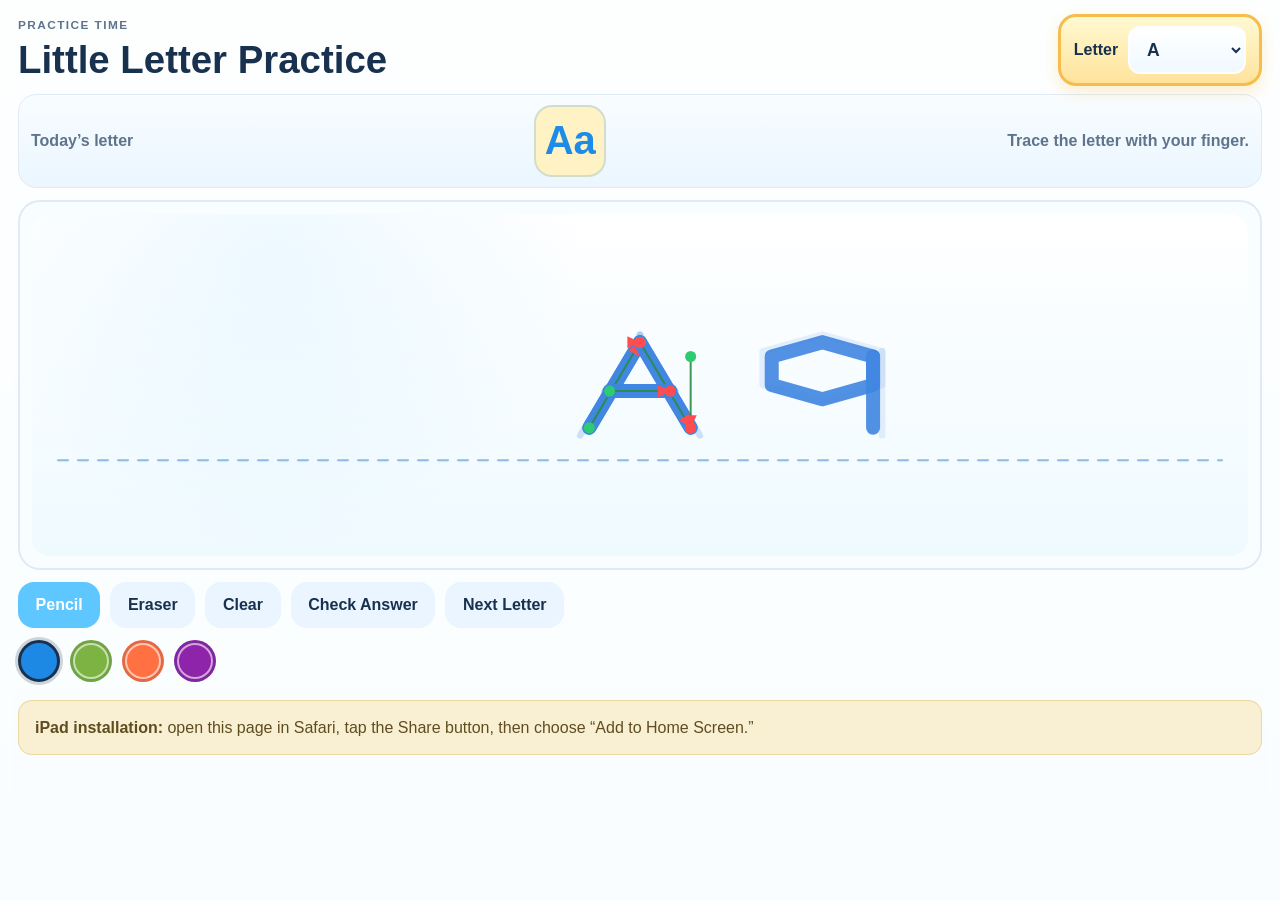
==== index.html @ 3e71a240 "Initial commit: kids handwriting iPad PWA Co-authored-by: Copilot <223556219+Copilot@users.noreply.g" ====
<!DOCTYPE html>
<html lang="en">
  <head>
    <meta charset="UTF-8" />
    <meta name="viewport" content="width=device-width, initial-scale=1.0, viewport-fit=cover" />
    <meta name="theme-color" content="#5ec7ff" />
    <meta
      name="description"
      content="Kid-friendly handwriting practice app for iPad Air. Learn tracing and letter formation with guided practice."
    />
    <link rel="manifest" href="./manifest.webmanifest?v=2" />
    <link rel="apple-touch-icon" href="./icons/icon-192.png?v=2" />
    <link rel="stylesheet" href="./styles.css?v=2" />
    <title>Little Letter Practice</title>
  </head>
  <body>
    <div class="app-shell">
      <header class="topbar">
        <div>
          <p class="eyebrow">Practice Time</p>
          <h1>Little Letter Practice</h1>
        </div>
        <div class="header-actions">
          <label class="letter-picker" for="letter-select">
            <span>Letter</span>
            <select id="letter-select" aria-label="Choose a letter">
              <option value="A">A</option>
              <option value="B">B</option>
              <option value="C">C</option>
              <option value="D">D</option>
              <option value="E">E</option>
              <option value="F">F</option>
              <option value="G">G</option>
              <option value="H">H</option>
              <option value="I">I</option>
              <option value="J">J</option>
              <option value="K">K</option>
              <option value="L">L</option>
              <option value="M">M</option>
              <option value="N">N</option>
              <option value="O">O</option>
              <option value="P">P</option>
              <option value="Q">Q</option>
              <option value="R">R</option>
              <option value="S">S</option>
              <option value="T">T</option>
              <option value="U">U</option>
              <option value="V">V</option>
              <option value="W">W</option>
              <option value="X">X</option>
              <option value="Y">Y</option>
              <option value="Z">Z</option>
            </select>
          </label>
          <button id="install-button" class="secondary-button hidden" type="button">
            Install App
          </button>
        </div>
      </header>

      <main class="practice-panel">
        <section class="letter-box">
          <p class="label">Today’s letter</p>
          <div id="target-letter" class="target-letter">A</div>
          <p class="hint">Trace the letter with your finger.</p>
        </section>

        <div class="canvas-card">
          <div id="congrats-overlay" class="congrats-overlay hidden" aria-live="polite">
            <div class="congrats-badge">
              <div class="sparkles" aria-hidden="true"></div>
              <div class="badge-star">★</div>
              <h2 id="reward-title">Great Job!</h2>
              <p id="reward-text">You traced it perfectly!</p>
            </div>
          </div>
          <canvas id="practice-canvas" width="700" height="420" aria-label="Handwriting practice area"></canvas>
        </div>

        <div class="toolbar" aria-label="Tools">
          <button class="tool-button primary" data-tool="pen" type="button">Pencil</button>
          <button class="tool-button" data-tool="eraser" type="button">Eraser</button>
          <button class="tool-button" data-action="clear" type="button">Clear</button>
          <button class="tool-button" data-action="check" type="button">Check Answer</button>
          <button class="tool-button" data-action="next" type="button">Next Letter</button>
        </div>

        <div class="palette" aria-label="Color palette">
          <button class="swatch active" data-color="#1E88E5" style="background:#1E88E5" type="button" aria-label="Blue pen"></button>
          <button class="swatch" data-color="#7CB342" style="background:#7CB342" type="button" aria-label="Green pen"></button>
          <button class="swatch" data-color="#FF7043" style="background:#FF7043" type="button" aria-label="Orange pen"></button>
          <button class="swatch" data-color="#8E24AA" style="background:#8E24AA" type="button" aria-label="Purple pen"></button>
        </div>

        <div class="install-note">
          <strong>iPad installation:</strong> open this page in Safari, tap the Share button, then choose “Add to Home Screen.”
        </div>
      </main>
    </div>

    <script src="./app.js?v=2"></script>
  </body>
</html>
---- styles.css ----
:root {
  --sky: #eaf9ff;
  --panel: #ffffff;
  --primary: #5ec7ff;
  --primary-dark: #1d8be8;
  --ink: #18314f;
  --muted: #5e748d;
  --line: #dfeaf5;
  --light-accent: #fff2c4;
}

* {
  box-sizing: border-box;
}

html, body {
  margin: 0;
  min-height: 100%;
  font-family: "Segoe UI", Arial, sans-serif;
  background: linear-gradient(180deg, #f3fbff 0%, #dff4ff 100%);
  color: var(--ink);
}

body {
  display: flex;
  justify-content: center;
  align-items: stretch;
  min-height: 100vh;
  padding: 0;
}

button {
  font: inherit;
}

.app-shell {
  width: 100vw;
  min-height: 100vh;
  background: rgba(255, 255, 255, 0.82);
  border: none;
  border-radius: 0;
  box-shadow: none;
  backdrop-filter: blur(6px);
}

.topbar {
  display: flex;
  justify-content: space-between;
  align-items: center;
  gap: 16px;
  padding: 14px 18px 8px;
}

.header-actions {
  display: flex;
  align-items: center;
  gap: 12px;
}

.letter-picker {
  display: flex;
  align-items: center;
  gap: 10px;
  background: linear-gradient(180deg, #fff9d1 0%, #ffe39c 100%);
  border: 3px solid #f5bd4d;
  border-radius: 18px;
  padding: 0.55rem 0.8rem;
  color: var(--ink);
  font-weight: 800;
  box-shadow: 0 6px 16px rgba(245, 189, 77, 0.28);
}

.letter-picker span {
  font-size: 1rem;
}

.letter-picker select {
  border: 2px solid rgba(255, 255, 255, 0.75);
  background: linear-gradient(180deg, #ffffff 0%, #f0f9ff 100%);
  color: var(--ink);
  font: inherit;
  font-weight: 800;
  outline: none;
  min-width: 118px;
  min-height: 48px;
  padding: 0.5rem 0.8rem;
  border-radius: 12px;
  font-size: 1.1rem;
  box-shadow: inset 0 2px 0 rgba(255, 255, 255, 0.7);
}

.eyebrow {
  margin: 0 0 6px;
  color: var(--muted);
  font-size: 0.74rem;
  text-transform: uppercase;
  letter-spacing: 0.12em;
  font-weight: 700;
}

h1 {
  margin: 0;
  font-size: clamp(1.7rem, 3vw, 2.5rem);
}

.practice-panel {
  padding: 0 18px 14px;
}

.letter-box {
  display: flex;
  justify-content: space-between;
  align-items: center;
  gap: 12px;
  margin-bottom: 12px;
  padding: 10px 12px;
  background: linear-gradient(180deg, #f8fdff 0%, #ebf6ff 100%);
  border: 1px solid var(--line);
  border-radius: 18px;
}

.label {
  margin: 0;
  color: var(--muted);
  font-weight: 700;
}

.target-letter {
  min-width: 72px;
  height: 72px;
  display: grid;
  place-items: center;
  background: var(--light-accent);
  color: var(--primary-dark);
  border-radius: 18px;
  font-size: 2.5rem;
  font-weight: 800;
  border: 2px solid rgba(30, 136, 229, 0.2);
}

.hint {
  margin: 0;
  color: var(--muted);
  font-weight: 600;
}

.canvas-card {
  position: relative;
  background: #f8fdff;
  border: 2px solid var(--line);
  border-radius: 22px;
  padding: 12px;
}

#practice-canvas {
  display: block;
  width: 100%;
  height: clamp(260px, 38vh, 420px);
  border-radius: 18px;
  background:
    radial-gradient(circle at 20% 10%, rgba(94, 199, 255, 0.1), transparent 30%),
    linear-gradient(180deg, #ffffff 0%, #effaff 100%);
  touch-action: none;
  cursor: crosshair;
}

.congrats-overlay {
  position: absolute;
  inset: 12px;
  display: grid;
  place-items: center;
  background: rgba(18, 81, 130, 0.14);
  border-radius: 18px;
  z-index: 4;
  opacity: 0;
  pointer-events: none;
  transition: opacity 0.2s ease;
}

.congrats-overlay.visible {
  opacity: 1;
}

.congrats-overlay.failure {
  background: rgba(153, 31, 31, 0.12);
}

.congrats-badge {
  position: relative;
  background: linear-gradient(180deg, #fffef5 0%, #fdf1a8 100%);
  border: 3px solid rgba(255, 196, 55, 0.8);
  border-radius: 24px;
  padding: 1.2rem 1.8rem;
  text-align: center;
  box-shadow: 0 18px 40px rgba(255, 188, 56, 0.35);
  animation: pop-in 0.4s ease-out;
}

.congrats-overlay.failure .congrats-badge {
  background: linear-gradient(180deg, #fff7f7 0%, #ffd9d9 100%);
  border-color: rgba(233, 103, 103, 0.9);
  box-shadow: 0 18px 40px rgba(239, 102, 102, 0.22);
}

.congrats-overlay.failure .badge-star {
  color: #dd4f4f;
}

.congrats-overlay.failure h2 {
  color: #9a2d2d;
}

.congrats-overlay.failure p {
  color: #7a2f2f;
}

@media (max-width: 760px) {
  .topbar {
    flex-direction: column;
    align-items: stretch;
  }

  .header-actions {
    justify-content: space-between;
  }

  .letter-picker {
    flex: 1;
    justify-content: space-between;
  }

  .letter-picker select {
    min-width: 100px;
    flex: 1;
  }
}

.badge-star {
  font-size: 2.3rem;
  color: #f7b500;
  line-height: 1;
  margin-bottom: 0.4rem;
}

.congrats-badge h2 {
  margin: 0;
  font-size: clamp(2rem, 4vw, 2.7rem);
  color: #0f5a88;
}

.congrats-badge p {
  margin: 0.3rem 0 0;
  font-size: 1rem;
  color: #204c71;
  font-weight: 700;
}

.sparkles {
  position: absolute;
  inset: -8px;
  pointer-events: none;
}

.sparkles::before,
.sparkles::after {
  content: "✨ ✨ ✨ ✨ ✨";
  position: absolute;
  inset: 0;
  display: flex;
  justify-content: center;
  align-items: center;
  font-size: 1.2rem;
  opacity: 0.9;
  letter-spacing: 0.3rem;
}

.sparkles::before {
  transform: translateY(-18px) scale(1.08);
}

.sparkles::after {
  transform: translateY(18px) scale(1.08);
}

@keyframes pop-in {
  0% { transform: scale(0.6) rotate(-6deg); opacity: 0; }
  70% { transform: scale(1.08) rotate(2deg); opacity: 1; }
  100% { transform: scale(1) rotate(0deg); opacity: 1; }
}

.toolbar,
.palette {
  display: flex;
  flex-wrap: wrap;
  gap: 10px;
  margin-top: 12px;
}

.tool-button,
.secondary-button {
  border: none;
  border-radius: 16px;
  padding: 0.9rem 1.1rem;
  background: #eaf5ff;
  color: var(--ink);
  font-weight: 700;
  cursor: pointer;
  transition: transform 0.15s ease, filter 0.15s ease;
}

.tool-button:hover,
.secondary-button:hover,
.swatch:hover {
  transform: translateY(-1px);
  filter: brightness(0.98);
}

.primary {
  background: var(--primary);
  color: white;
}

.secondary-button {
  background: var(--primary-dark);
  color: #fff;
}

.swatch {
  width: 42px;
  height: 42px;
  border: 3px solid rgba(24, 49, 79, 0.12);
  border-radius: 50%;
  cursor: pointer;
  box-shadow: inset 0 0 0 2px rgba(255, 255, 255, 0.6);
}

.swatch.active {
  border-color: var(--ink);
  box-shadow: 0 0 0 3px rgba(24, 49, 79, 0.2);
}

.install-note {
  margin-top: 18px;
  background: #f9f0d3;
  color: #5f4d20;
  border: 1px solid rgba(192, 148, 16, 0.25);
  border-radius: 14px;
  padding: 0.9rem 1rem;
  line-height: 1.5;
}

.hidden {
  display: none;
}

@media (max-width: 760px) {
  body {
    padding: 0;
  }

  .topbar,
  .practice-panel {
    padding-left: 14px;
    padding-right: 14px;
  }

  .letter-box {
    flex-wrap: wrap;
    justify-content: center;
    text-align: center;
  }

  #practice-canvas {
    height: clamp(250px, 34vh, 320px);
  }
}
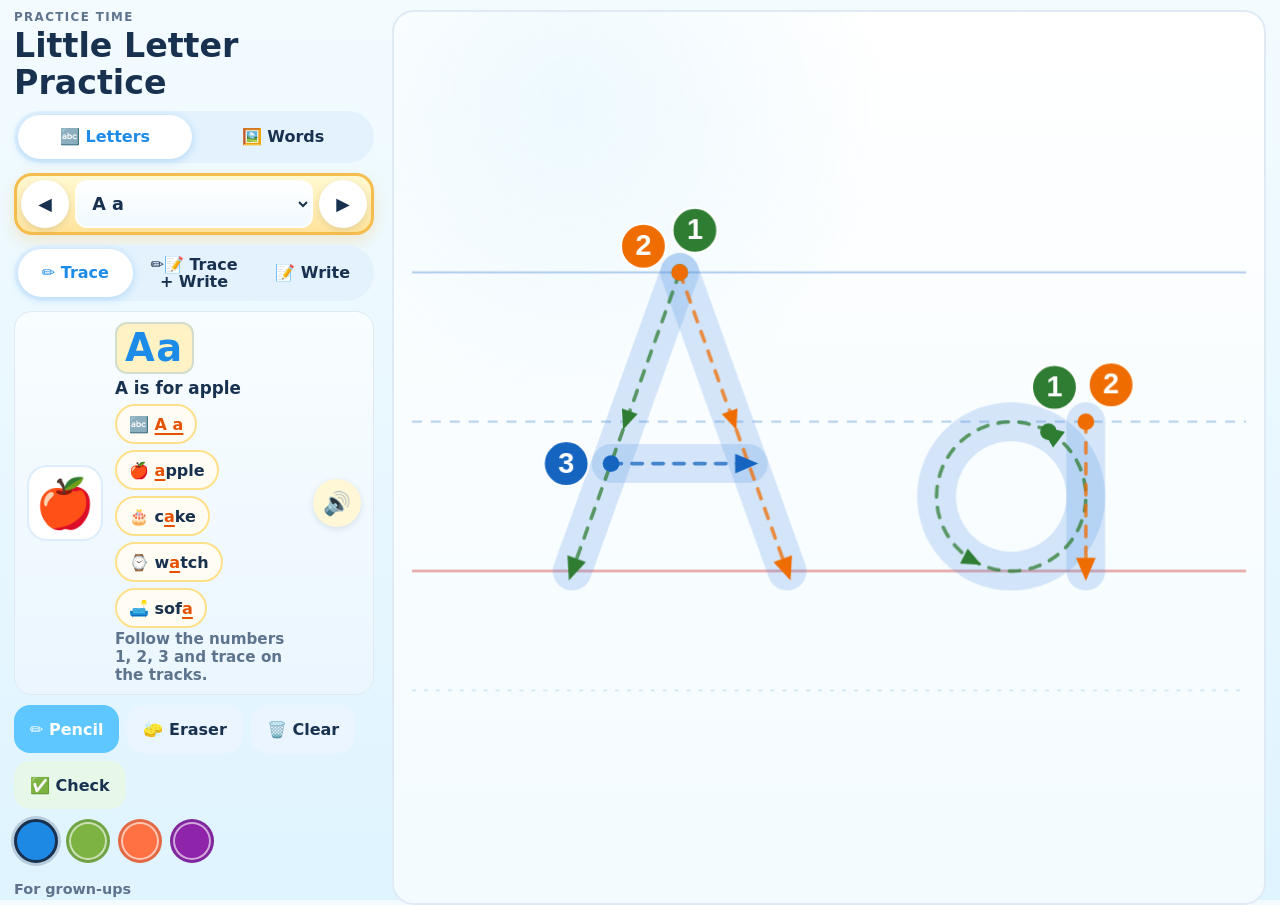
==== commit 7b6d2d1c: "Rebuild letter guides, add writing practice, words and letter sounds - Regenerate all 52 letter trac" ====
--- a/index.html
+++ b/index.html
@@ -4,85 +4,79 @@
     <meta charset="UTF-8" />
     <meta name="viewport" content="width=device-width, initial-scale=1.0, viewport-fit=cover" />
     <meta name="theme-color" content="#5ec7ff" />
+    <meta name="apple-mobile-web-app-capable" content="yes" />
+    <meta name="apple-mobile-web-app-status-bar-style" content="default" />
     <meta
       name="description"
-      content="Kid-friendly handwriting practice app for iPad Air. Learn tracing and letter formation with guided practice."
+      content="Kid-friendly handwriting practice for iPad and the browser. Trace letters with numbered strokes, write on your own and practice picture words."
     />
     <link rel="manifest" href="./manifest.webmanifest?v=2" />
     <link rel="apple-touch-icon" href="./icons/icon-192.png?v=2" />
-    <link rel="stylesheet" href="./styles.css?v=2" />
+    <link rel="stylesheet" href="./styles.css?v=9" />
     <title>Little Letter Practice</title>
   </head>
   <body>
     <div class="app-shell">
       <header class="topbar">
-        <div>
+        <div class="brand">
           <p class="eyebrow">Practice Time</p>
           <h1>Little Letter Practice</h1>
         </div>
-        <div class="header-actions">
-          <label class="letter-picker" for="letter-select">
-            <span>Letter</span>
-            <select id="letter-select" aria-label="Choose a letter">
-              <option value="A">A</option>
-              <option value="B">B</option>
-              <option value="C">C</option>
-              <option value="D">D</option>
-              <option value="E">E</option>
-              <option value="F">F</option>
-              <option value="G">G</option>
-              <option value="H">H</option>
-              <option value="I">I</option>
-              <option value="J">J</option>
-              <option value="K">K</option>
-              <option value="L">L</option>
-              <option value="M">M</option>
-              <option value="N">N</option>
-              <option value="O">O</option>
-              <option value="P">P</option>
-              <option value="Q">Q</option>
-              <option value="R">R</option>
-              <option value="S">S</option>
-              <option value="T">T</option>
-              <option value="U">U</option>
-              <option value="V">V</option>
-              <option value="W">W</option>
-              <option value="X">X</option>
-              <option value="Y">Y</option>
-              <option value="Z">Z</option>
-            </select>
-          </label>
-          <button id="install-button" class="secondary-button hidden" type="button">
-            Install App
-          </button>
-        </div>
+        <button id="install-button" class="secondary-button hidden" type="button">Install App</button>
       </header>
 
-      <main class="practice-panel">
-        <section class="letter-box">
-          <p class="label">Today’s letter</p>
-          <div id="target-letter" class="target-letter">A</div>
-          <p class="hint">Trace the letter with your finger.</p>
-        </section>
+      <section class="controls" aria-label="Practice options">
+        <div class="segmented" id="kind-toggle" role="group" aria-label="What to practice">
+          <button type="button" data-kind="letter" aria-pressed="true"><span aria-hidden="true">🔤</span> Letters</button>
+          <button type="button" data-kind="word" aria-pressed="false"><span aria-hidden="true">🖼️</span> Words</button>
+        </div>
 
-        <div class="canvas-card">
+        <div class="picker">
+          <button type="button" class="round-button" data-action="prev" aria-label="Previous">◀</button>
+          <select id="item-select" aria-label="Choose what to practice"></select>
+          <button type="button" class="round-button" data-action="next" aria-label="Next">▶</button>
+        </div>
+
+        <div class="segmented" id="mode-toggle" role="group" aria-label="How to practice">
+          <button type="button" data-mode="trace" aria-pressed="true"><span aria-hidden="true">✏️</span> Trace</button>
+          <button type="button" data-mode="both" aria-pressed="false"><span aria-hidden="true">✏️📝</span> Trace + Write</button>
+          <button type="button" data-mode="write" aria-pressed="false"><span aria-hidden="true">📝</span> Write</button>
+        </div>
+      </section>
+
+      <section class="prompt-card" aria-live="polite">
+        <div id="prompt-picture" class="prompt-picture" aria-hidden="true">🍎</div>
+        <div class="prompt-text">
+          <div id="target-letter" class="target-letter">Aa</div>
+          <p id="prompt-caption" class="prompt-caption">A is for apple</p>
+          <div id="sound-chips" class="sound-chips" role="group" aria-label="Listen"></div>
+          <p id="speech-status" class="speech-status hidden" role="status"></p>
+          <p id="prompt-hint" class="hint">Follow the numbers 1, 2, 3 and trace on the tracks.</p>
+        </div>
+        <button id="speak-button" type="button" class="round-button speak-button" aria-label="Hear it">🔊</button>
+      </section>
+
+      <section class="board" aria-label="Writing board">
+        <div class="board-surface" id="board-surface">
+          <canvas id="guide-canvas" aria-hidden="true"></canvas>
+          <canvas id="practice-canvas" aria-label="Handwriting practice area"></canvas>
           <div id="congrats-overlay" class="congrats-overlay hidden" aria-live="polite">
             <div class="congrats-badge">
               <div class="sparkles" aria-hidden="true"></div>
-              <div class="badge-star">★</div>
+              <div id="reward-stars" class="badge-star">⭐⭐⭐</div>
               <h2 id="reward-title">Great Job!</h2>
               <p id="reward-text">You traced it perfectly!</p>
             </div>
           </div>
-          <canvas id="practice-canvas" width="700" height="420" aria-label="Handwriting practice area"></canvas>
         </div>
+      </section>
 
+      <section class="tools">
         <div class="toolbar" aria-label="Tools">
-          <button class="tool-button primary" data-tool="pen" type="button">Pencil</button>
-          <button class="tool-button" data-tool="eraser" type="button">Eraser</button>
-          <button class="tool-button" data-action="clear" type="button">Clear</button>
-          <button class="tool-button" data-action="check" type="button">Check Answer</button>
-          <button class="tool-button" data-action="next" type="button">Next Letter</button>
+          <button class="tool-button primary" data-tool="pen" type="button"><span aria-hidden="true">✏️</span> Pencil</button>
+          <button class="tool-button" data-tool="eraser" type="button"><span aria-hidden="true">🧽</span> Eraser</button>
+          <button class="tool-button" data-action="clear" type="button"><span aria-hidden="true">🗑️</span> Clear</button>
+          <button class="tool-button check-button" data-action="check" type="button"><span aria-hidden="true">✅</span> Check</button>
         </div>
 
         <div class="palette" aria-label="Color palette">
@@ -92,12 +86,33 @@
           <button class="swatch" data-color="#8E24AA" style="background:#8E24AA" type="button" aria-label="Purple pen"></button>
         </div>
 
-        <div class="install-note">
-          <strong>iPad installation:</strong> open this page in Safari, tap the Share button, then choose “Add to Home Screen.”
-        </div>
-      </main>
+        <details class="grown-ups">
+          <summary>For grown-ups</summary>
+          <label><input type="checkbox" id="show-zone" /> Show the judging zone around the tracks</label>
+          <label><input type="checkbox" id="auto-check" checked /> Check automatically when my child stops drawing</label>
+          <div class="voice-row">
+            <label for="voice-select">Voice</label>
+            <select id="voice-select"><option value="">Automatic (English)</option></select>
+            <button id="test-voice" type="button" class="tool-button">🔊 Test sound</button>
+          </div>
+          <p>
+            A traced letter counts when at least half of the ink is inside the green judging zone, most of the
+            track is covered and the shape looks like the letter. Letters written without tracks are judged by shape
+            only, so size and position can vary.
+          </p>
+          <p>
+            <strong>iPad installation:</strong> open this page in Safari, tap the Share button, then choose
+            “Add to Home Screen.”
+          </p>
+        </details>
+      </section>
     </div>
 
-    <script src="./app.js?v=2"></script>
+    <script src="./guides.js?v=7"></script>
+    <script src="./scoring.js?v=6"></script>
+    <script src="./vocabulary.js?v=9"></script>
+    <script src="./phonics.js?v=12"></script>
+    <script src="./speech.js?v=13"></script>
+    <script src="./app.js?v=13"></script>
   </body>
 </html>
--- a/styles.css
+++ b/styles.css
@@ -7,90 +7,145 @@
   --muted: #5e748d;
   --line: #dfeaf5;
   --light-accent: #fff2c4;
+  --sun: #f5bd4d;
+  --radius: 18px;
+  --tap: 48px;
+  --gap: 10px;
 }
 
 * {
   box-sizing: border-box;
 }
 
-html, body {
+html,
+body {
   margin: 0;
   min-height: 100%;
-  font-family: "Segoe UI", Arial, sans-serif;
+  font-family: "Trebuchet MS", "Segoe UI", system-ui, -apple-system, Arial, sans-serif;
   background: linear-gradient(180deg, #f3fbff 0%, #dff4ff 100%);
   color: var(--ink);
-}
-
-body {
-  display: flex;
-  justify-content: center;
-  align-items: stretch;
-  min-height: 100vh;
-  padding: 0;
-}
-
-button {
+  -webkit-text-size-adjust: 100%;
+}
+
+button,
+select,
+input {
   font: inherit;
-}
+  touch-action: manipulation;
+}
+
+.hidden {
+  display: none !important;
+}
+
+/* ---------- Page layout ---------- */
 
 .app-shell {
-  width: 100vw;
-  min-height: 100vh;
-  background: rgba(255, 255, 255, 0.82);
-  border: none;
-  border-radius: 0;
-  box-shadow: none;
-  backdrop-filter: blur(6px);
+  display: grid;
+  grid-template-columns: minmax(0, 1fr);
+  grid-template-rows: auto auto auto minmax(300px, 1fr) auto;
+  grid-template-areas:
+    "top"
+    "controls"
+    "prompt"
+    "board"
+    "tools";
+  gap: var(--gap);
+  width: 100%;
+  max-width: 1600px;
+  height: 100vh;
+  height: 100dvh;
+  min-height: 600px;
+  margin: 0 auto;
+  padding:
+    max(10px, env(safe-area-inset-top))
+    max(14px, env(safe-area-inset-right))
+    max(10px, env(safe-area-inset-bottom))
+    max(14px, env(safe-area-inset-left));
 }
 
 .topbar {
+  grid-area: top;
   display: flex;
   justify-content: space-between;
   align-items: center;
-  gap: 16px;
-  padding: 14px 18px 8px;
-}
-
-.header-actions {
-  display: flex;
-  align-items: center;
   gap: 12px;
 }
 
-.letter-picker {
-  display: flex;
-  align-items: center;
-  gap: 10px;
-  background: linear-gradient(180deg, #fff9d1 0%, #ffe39c 100%);
-  border: 3px solid #f5bd4d;
-  border-radius: 18px;
-  padding: 0.55rem 0.8rem;
-  color: var(--ink);
-  font-weight: 800;
-  box-shadow: 0 6px 16px rgba(245, 189, 77, 0.28);
-}
-
-.letter-picker span {
-  font-size: 1rem;
-}
-
-.letter-picker select {
-  border: 2px solid rgba(255, 255, 255, 0.75);
-  background: linear-gradient(180deg, #ffffff 0%, #f0f9ff 100%);
-  color: var(--ink);
-  font: inherit;
-  font-weight: 800;
-  outline: none;
-  min-width: 118px;
-  min-height: 48px;
-  padding: 0.5rem 0.8rem;
-  border-radius: 12px;
-  font-size: 1.1rem;
-  box-shadow: inset 0 2px 0 rgba(255, 255, 255, 0.7);
-}
+.controls {
+  grid-area: controls;
+  display: flex;
+  flex-wrap: wrap;
+  align-items: center;
+  gap: var(--gap);
+}
+
+.prompt-card {
+  grid-area: prompt;
+}
+
+.app-shell > * {
+  min-width: 0;
+}
+
+.board {
+  grid-area: board;
+  display: flex;
+  min-height: 0;
+}
+
+.tools {
+  grid-area: tools;
+  display: flex;
+  flex-wrap: wrap;
+  align-items: center;
+  gap: var(--gap);
+}
+
+/* Wide landscape screens (iPad landscape, laptops, desktops): sidebar + big board. */
+@media (min-width: 960px) and (min-aspect-ratio: 5/4) {
+  .app-shell {
+    grid-template-columns: minmax(300px, 360px) minmax(0, 1fr);
+    grid-template-rows: auto auto auto 1fr;
+    grid-template-areas:
+      "top board"
+      "controls board"
+      "prompt board"
+      "tools board";
+    column-gap: 18px;
+  }
+
+  .controls,
+  .tools {
+    flex-direction: column;
+    align-items: stretch;
+  }
+
+  .tools {
+    align-self: start;
+  }
+
+  .controls .segmented,
+  .picker,
+  .toolbar,
+  .palette {
+    width: 100%;
+  }
+
+  .toolbar {
+    display: grid;
+    grid-template-columns: 1fr 1fr;
+  }
+
+  .prompt-card {
+    flex-wrap: wrap;
+  }
+}
+
+/* ---------- Header ---------- */
 
 .eyebrow {
-  margin: 0 0 6px;
+  margin: 0 0 4px;
   color: var(--muted);
   font-size: 0.74rem;
   text-transform: uppercase;
@@ -100,77 +155,252 @@
 
 h1 {
   margin: 0;
-  font-size: clamp(1.7rem, 3vw, 2.5rem);
-}
-
-.practice-panel {
-  padding: 0 18px 14px;
-}
-
-.letter-box {
-  display: flex;
-  justify-content: space-between;
+  font-size: clamp(1.4rem, 2.6vw, 2.2rem);
+  line-height: 1.1;
+}
+
+/* ---------- Controls ---------- */
+
+.segmented {
+  display: inline-flex;
+  background: #e3f2fd;
+  border-radius: 999px;
+  padding: 4px;
+  gap: 4px;
+}
+
+.segmented button {
+  flex: 1;
+  min-width: 0;
+  min-height: 44px;
+  border: none;
+  border-radius: 999px;
+  padding: 0.4rem 0.7rem;
+  background: transparent;
+  color: var(--ink);
+  font-weight: 700;
+  line-height: 1.1;
+  cursor: pointer;
+}
+
+.segmented button[aria-pressed="true"] {
+  background: #fff;
+  color: var(--primary-dark);
+  box-shadow: 0 2px 8px rgba(29, 139, 232, 0.25);
+}
+
+.picker {
+  display: flex;
+  align-items: center;
+  gap: 6px;
+  background: linear-gradient(180deg, #fff9d1 0%, #ffe39c 100%);
+  border: 3px solid var(--sun);
+  border-radius: var(--radius);
+  padding: 4px;
+  box-shadow: 0 6px 16px rgba(245, 189, 77, 0.28);
+}
+
+.picker select {
+  flex: 1;
+  min-width: 120px;
+  min-height: var(--tap);
+  border: 2px solid rgba(255, 255, 255, 0.75);
+  background: linear-gradient(180deg, #ffffff 0%, #f0f9ff 100%);
+  color: var(--ink);
+  font-weight: 800;
+  font-size: 1.1rem;
+  padding: 0.4rem 0.7rem;
+  border-radius: 12px;
+  outline: none;
+}
+
+.round-button {
+  width: var(--tap);
+  height: var(--tap);
+  flex: none;
+  display: grid;
+  place-items: center;
+  border: none;
+  border-radius: 50%;
+  background: #fff;
+  color: var(--ink);
+  font-size: 1.1rem;
+  cursor: pointer;
+  box-shadow: 0 2px 6px rgba(24, 49, 79, 0.12);
+}
+
+/* ---------- Prompt ---------- */
+
+.prompt-card {
+  display: flex;
   align-items: center;
   gap: 12px;
-  margin-bottom: 12px;
   padding: 10px 12px;
   background: linear-gradient(180deg, #f8fdff 0%, #ebf6ff 100%);
   border: 1px solid var(--line);
-  border-radius: 18px;
-}
-
-.label {
-  margin: 0;
-  color: var(--muted);
-  font-weight: 700;
-}
-
-.target-letter {
-  min-width: 72px;
-  height: 72px;
+  border-radius: var(--radius);
+}
+
+.prompt-picture {
+  flex: none;
+  width: 76px;
+  height: 76px;
   display: grid;
   place-items: center;
+  font-size: 3rem;
+  line-height: 1;
+  background: #fff;
+  border-radius: 20px;
+  border: 2px solid rgba(30, 136, 229, 0.15);
+}
+
+.prompt-text {
+  flex: 1;
+  min-width: 0;
+}
+
+.target-letter {
+  display: inline-block;
+  padding: 0 0.5rem;
   background: var(--light-accent);
   color: var(--primary-dark);
-  border-radius: 18px;
-  font-size: 2.5rem;
+  border-radius: 12px;
+  font-size: clamp(1.8rem, 3vw, 2.4rem);
   font-weight: 800;
+  line-height: 1.25;
   border: 2px solid rgba(30, 136, 229, 0.2);
+  letter-spacing: 0.04em;
+}
+
+.prompt-caption {
+  margin: 4px 0 0;
+  font-weight: 800;
+  font-size: 1.05rem;
 }
 
 .hint {
-  margin: 0;
+  margin: 2px 0 0;
   color: var(--muted);
   font-weight: 600;
-}
-
-.canvas-card {
+  font-size: 0.95rem;
+}
+
+.speak-button {
+  font-size: 1.4rem;
+  background: #fff7d6;
+}
+
+.sound-chips {
+  display: flex;
+  flex-wrap: wrap;
+  gap: 6px;
+  margin-top: 6px;
+}
+
+.sound-chips:empty {
+  display: none;
+}
+
+.sound-chip {
+  min-height: 40px;
+  border: 2px solid #ffe08a;
+  border-radius: 999px;
+  padding: 0.3rem 0.75rem;
+  background: #fffdf3;
+  color: var(--ink);
+  font-weight: 600;
+  font-size: 1rem;
+  cursor: pointer;
+  white-space: nowrap;
+}
+
+.sound-chip b {
+  color: #e65100;
+  font-weight: 800;
+  text-decoration: underline;
+  text-decoration-thickness: 2px;
+  text-underline-offset: 3px;
+}
+
+.speaking {
+  animation: speaking-pulse 0.9s ease-in-out infinite;
+}
+
+@keyframes speaking-pulse {
+  0%, 100% { box-shadow: 0 0 0 0 rgba(255, 160, 0, 0.55); }
+  50% { box-shadow: 0 0 0 8px rgba(255, 160, 0, 0); }
+}
+
+.speech-status {
+  margin: 6px 0 0;
+  color: #9a5212;
+  font-weight: 700;
+  font-size: 0.9rem;
+}
+
+.voice-row {
+  display: flex;
+  flex-wrap: wrap;
+  align-items: center;
+  gap: 8px;
+  margin: 6px 0;
+}
+
+.voice-row select {
+  min-height: 40px;
+  max-width: 100%;
+  border-radius: 10px;
+  border: 1px solid var(--line);
+  padding: 0.3rem 0.5rem;
+}
+
+.voice-row .tool-button {
+  min-height: 40px;
+  padding: 0.4rem 0.8rem;
+}
+
+/* ---------- Board ---------- */
+
+.board-surface {
   position: relative;
-  background: #f8fdff;
+  flex: 1;
+  min-height: 0;
   border: 2px solid var(--line);
   border-radius: 22px;
-  padding: 12px;
-}
-
-#practice-canvas {
-  display: block;
-  width: 100%;
-  height: clamp(260px, 38vh, 420px);
-  border-radius: 18px;
   background:
     radial-gradient(circle at 20% 10%, rgba(94, 199, 255, 0.1), transparent 30%),
-    linear-gradient(180deg, #ffffff 0%, #effaff 100%);
+    linear-gradient(180deg, #ffffff 0%, #f3fbff 100%);
+  overflow: hidden;
+  -webkit-user-select: none;
+  user-select: none;
+  -webkit-touch-callout: none;
+}
+
+.board-surface canvas {
+  position: absolute;
+  inset: 0;
+  width: 100%;
+  height: 100%;
+  display: block;
+}
+
+#practice-canvas {
   touch-action: none;
   cursor: crosshair;
 }
 
+#practice-canvas.erasing {
+  cursor: cell;
+}
+
+/* ---------- Feedback overlay ---------- */
+
 .congrats-overlay {
   position: absolute;
-  inset: 12px;
+  inset: 0;
   display: grid;
   place-items: center;
   background: rgba(18, 81, 130, 0.14);
-  border-radius: 18px;
   z-index: 4;
   opacity: 0;
   pointer-events: none;
@@ -182,69 +412,44 @@
 }
 
 .congrats-overlay.failure {
-  background: rgba(153, 31, 31, 0.12);
+  background: rgba(230, 140, 30, 0.12);
 }
 
 .congrats-badge {
   position: relative;
+  max-width: min(90%, 460px);
   background: linear-gradient(180deg, #fffef5 0%, #fdf1a8 100%);
   border: 3px solid rgba(255, 196, 55, 0.8);
   border-radius: 24px;
-  padding: 1.2rem 1.8rem;
+  padding: 1.1rem 1.6rem;
   text-align: center;
   box-shadow: 0 18px 40px rgba(255, 188, 56, 0.35);
   animation: pop-in 0.4s ease-out;
 }
 
 .congrats-overlay.failure .congrats-badge {
-  background: linear-gradient(180deg, #fff7f7 0%, #ffd9d9 100%);
-  border-color: rgba(233, 103, 103, 0.9);
-  box-shadow: 0 18px 40px rgba(239, 102, 102, 0.22);
-}
-
-.congrats-overlay.failure .badge-star {
-  color: #dd4f4f;
+  background: linear-gradient(180deg, #fffaf2 0%, #ffe4c2 100%);
+  border-color: rgba(240, 150, 50, 0.9);
+  box-shadow: 0 18px 40px rgba(240, 150, 50, 0.22);
 }
 
 .congrats-overlay.failure h2 {
-  color: #9a2d2d;
+  color: #9a5212;
 }
 
 .congrats-overlay.failure p {
-  color: #7a2f2f;
-}
-
-@media (max-width: 760px) {
-  .topbar {
-    flex-direction: column;
-    align-items: stretch;
-  }
-
-  .header-actions {
-    justify-content: space-between;
-  }
-
-  .letter-picker {
-    flex: 1;
-    justify-content: space-between;
-  }
-
-  .letter-picker select {
-    min-width: 100px;
-    flex: 1;
-  }
+  color: #7a4a1f;
 }
 
 .badge-star {
-  font-size: 2.3rem;
-  color: #f7b500;
+  font-size: 2.1rem;
   line-height: 1;
   margin-bottom: 0.4rem;
 }
 
 .congrats-badge h2 {
   margin: 0;
-  font-size: clamp(2rem, 4vw, 2.7rem);
+  font-size: clamp(1.8rem, 4vw, 2.6rem);
   color: #0f5a88;
 }
 
@@ -263,7 +468,7 @@
 
 .sparkles::before,
 .sparkles::after {
-  content: "✨ ✨ ✨ ✨ ✨";
+  content: "\2728  \2728  \2728  \2728  \2728";
   position: absolute;
   inset: 0;
   display: flex;
@@ -280,6 +485,10 @@
 
 .sparkles::after {
   transform: translateY(18px) scale(1.08);
+}
+
+.congrats-overlay.failure .sparkles {
+  display: none;
 }
 
 @keyframes pop-in {
@@ -288,19 +497,21 @@
   100% { transform: scale(1) rotate(0deg); opacity: 1; }
 }
 
+/* ---------- Tools ---------- */
+
 .toolbar,
 .palette {
   display: flex;
   flex-wrap: wrap;
-  gap: 10px;
-  margin-top: 12px;
+  gap: 8px;
 }
 
 .tool-button,
 .secondary-button {
+  min-height: var(--tap);
   border: none;
   border-radius: 16px;
-  padding: 0.9rem 1.1rem;
+  padding: 0.6rem 1rem;
   background: #eaf5ff;
   color: var(--ink);
   font-weight: 700;
@@ -308,26 +519,23 @@
   transition: transform 0.15s ease, filter 0.15s ease;
 }
 
-.tool-button:hover,
-.secondary-button:hover,
-.swatch:hover {
-  transform: translateY(-1px);
-  filter: brightness(0.98);
-}
-
 .primary {
   background: var(--primary);
   color: white;
 }
 
+.check-button {
+  background: #e7f7e8;
+}
+
 .secondary-button {
   background: var(--primary-dark);
   color: #fff;
 }
 
 .swatch {
-  width: 42px;
-  height: 42px;
+  width: 44px;
+  height: 44px;
   border: 3px solid rgba(24, 49, 79, 0.12);
   border-radius: 50%;
   cursor: pointer;
@@ -339,38 +547,83 @@
   box-shadow: 0 0 0 3px rgba(24, 49, 79, 0.2);
 }
 
-.install-note {
-  margin-top: 18px;
-  background: #f9f0d3;
-  color: #5f4d20;
-  border: 1px solid rgba(192, 148, 16, 0.25);
-  border-radius: 14px;
-  padding: 0.9rem 1rem;
-  line-height: 1.5;
-}
-
-.hidden {
-  display: none;
-}
-
-@media (max-width: 760px) {
-  body {
-    padding: 0;
-  }
-
-  .topbar,
-  .practice-panel {
-    padding-left: 14px;
-    padding-right: 14px;
-  }
-
-  .letter-box {
-    flex-wrap: wrap;
-    justify-content: center;
-    text-align: center;
-  }
-
-  #practice-canvas {
-    height: clamp(250px, 34vh, 320px);
-  }
-}
+@media (hover: hover) {
+  .tool-button:hover,
+  .secondary-button:hover,
+  .swatch:hover,
+  .round-button:hover,
+  .segmented button:hover {
+    transform: translateY(-1px);
+    filter: brightness(0.98);
+  }
+}
+
+.grown-ups {
+  flex-basis: 100%;
+  color: var(--muted);
+  font-size: 0.9rem;
+}
+
+.grown-ups summary {
+  cursor: pointer;
+  font-weight: 700;
+  min-height: 32px;
+  display: flex;
+  align-items: center;
+}
+
+.grown-ups label {
+  display: flex;
+  align-items: center;
+  gap: 8px;
+  min-height: 36px;
+}
+
+.grown-ups input[type="checkbox"] {
+  width: 22px;
+  height: 22px;
+}
+
+.grown-ups p {
+  margin: 6px 0;
+  line-height: 1.45;
+}
+
+/* ---------- Small and short screens ---------- */
+
+@media (max-width: 700px) {
+  .controls {
+    display: grid;
+    grid-template-columns: minmax(0, 1fr);
+  }
+
+  .segmented {
+    display: flex;
+  }
+
+  .segmented button {
+    padding: 0.35rem 0.4rem;
+    font-size: 0.9rem;
+  }
+
+  .segmented button span {
+    display: none;
+  }
+
+  .prompt-picture {
+    width: 60px;
+    height: 60px;
+    font-size: 2.4rem;
+  }
+
+  .tool-button {
+    flex: 1;
+    padding: 0.55rem 0.6rem;
+  }
+}
+
+@media (max-height: 760px) and (max-aspect-ratio: 5/4) {
+  .hint {
+    display: none;
+  }
+}
